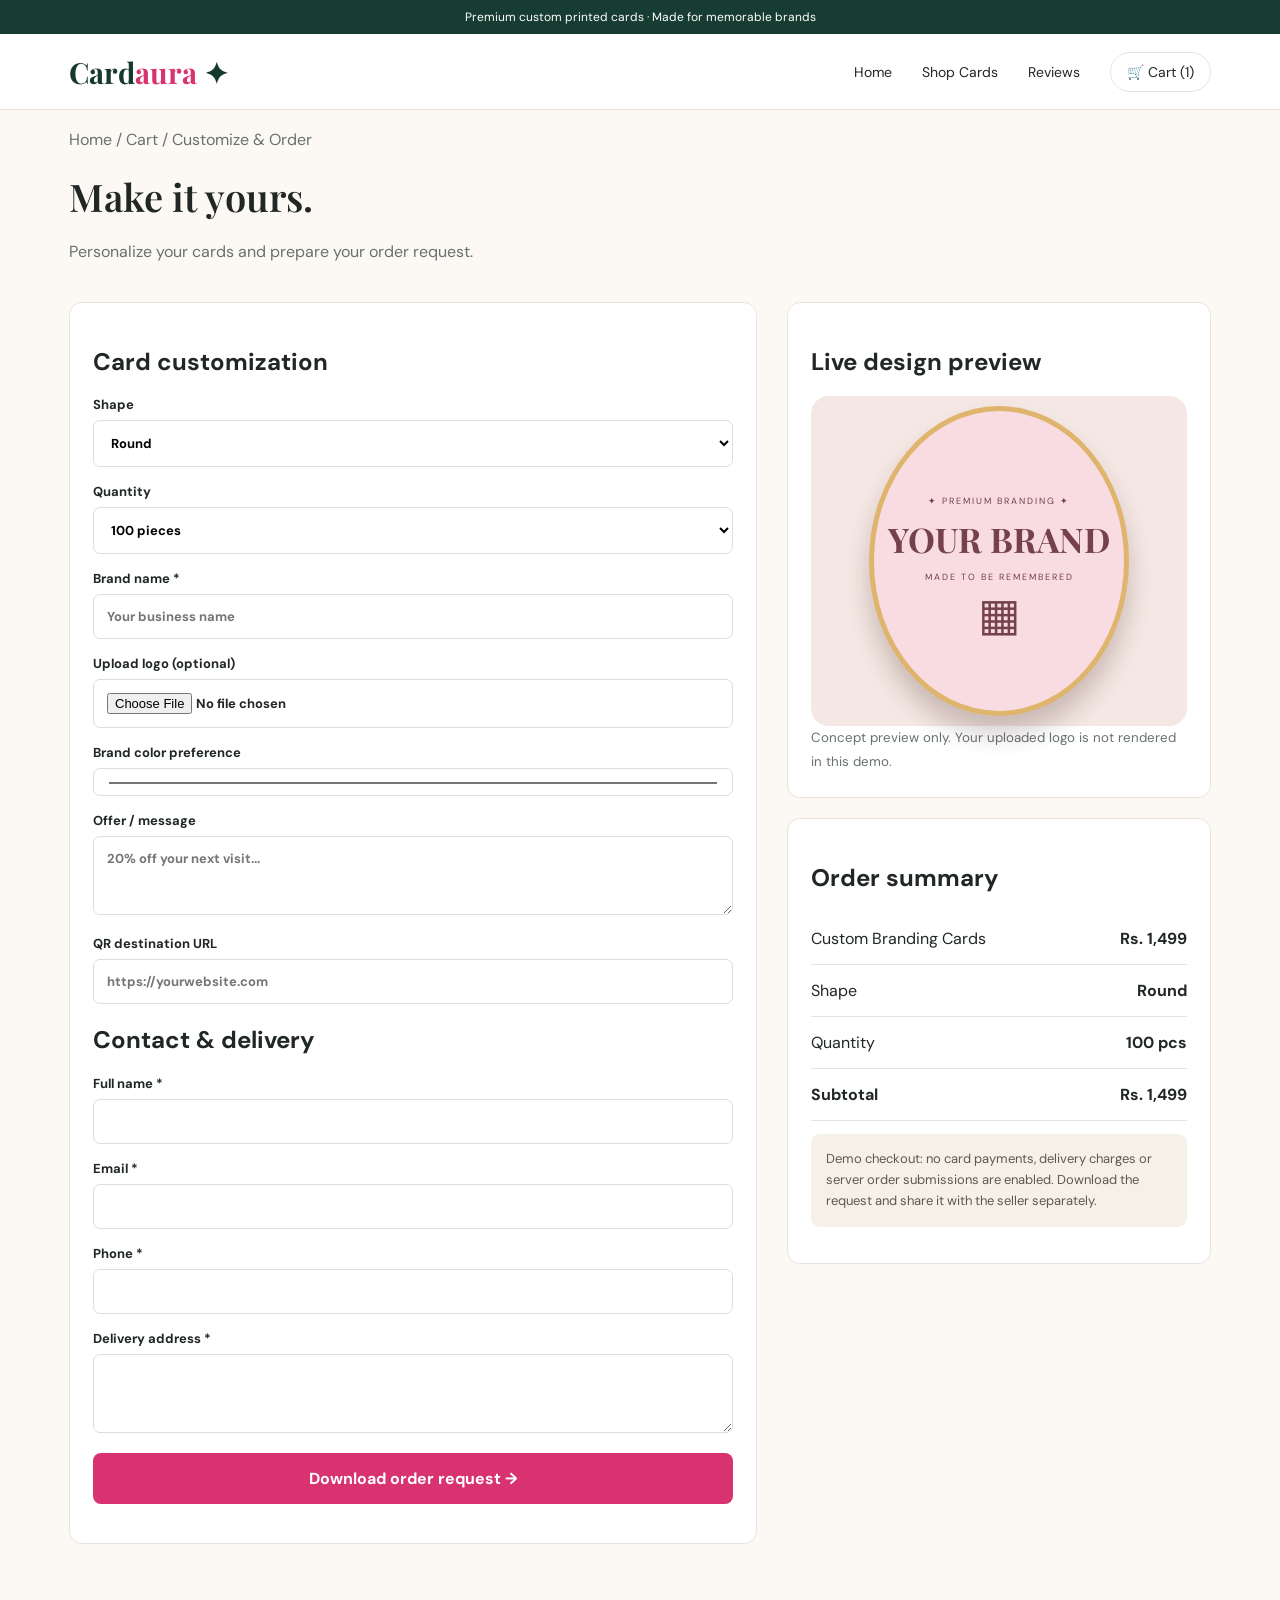
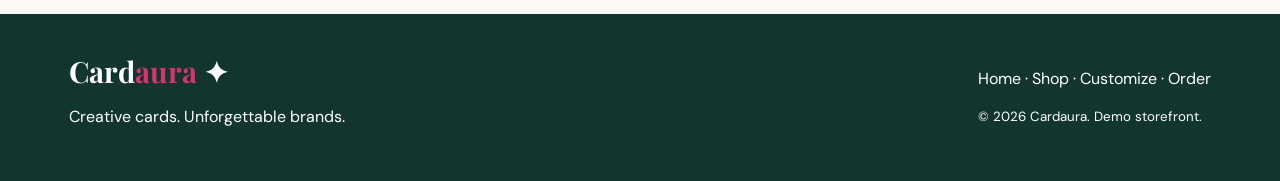
==== order.html @ 40d043dc "Add files via upload" ====
<!doctype html><html lang="en"><head><meta charset="utf-8"><meta name="viewport" content="width=device-width,initial-scale=1"><title>Customize & Order Branding Cards | Cardaura</title><meta name="description" content="Customize your Cardaura printed branding cards with your logo, message, QR destination and shipping details."><meta name="theme-color" content="#173c32"><link rel="stylesheet" href="style.css"></head><body><div class="top">Premium custom printed cards · Made for memorable brands</div><header class="nav"><div class="wrap"><a class="brand" href="index.html">Card<span>aura</span> ✦</a><nav class="links"><a href="index.html">Home</a><a href="product.html">Shop Cards</a><a href="product.html#reviews">Reviews</a><a class="cart" href="order.html">🛒 Cart (<span class="count">0</span>)</a></nav></div></header><main class="wrap"><p class="muted">Home / Cart / Customize & Order</p><h1 class="page-title">Make it yours.</h1><p class="muted">Personalize your cards and prepare your order request.</p><div class="checkout"><form class="panel" id="orderForm"><h2>Card customization</h2><label class="field">Shape<select name="shape" id="shape"><option>Round</option><option>Rectangle</option><option>Flower</option><option>Arch</option><option>Heart</option></select></label><label class="field">Quantity<select name="quantity" id="quantity"><option value="100">100 pieces</option><option value="200">200 pieces</option><option value="500">500 pieces</option><option value="1000">1000 pieces</option></select></label><label class="field">Brand name *<input required id="brandName" name="brandName" placeholder="Your business name"></label><label class="field">Upload logo (optional)<input type="file" name="logo" accept="image/*,.svg,.pdf"></label><label class="field">Brand color preference<input name="color" type="color" value="#d83270"></label><label class="field">Offer / message<textarea name="message" rows="3" placeholder="20% off your next visit..."></textarea></label><label class="field">QR destination URL<input type="url" name="url" placeholder="https://yourwebsite.com"></label><h2>Contact & delivery</h2><label class="field">Full name *<input name="customer" required></label><label class="field">Email *<input type="email" name="email" required></label><label class="field">Phone *<input type="tel" name="phone" required></label><label class="field">Delivery address *<textarea name="address" required rows="3"></textarea></label><button class="btn" type="submit" style="width:100%">Download order request →</button><p id="status" class="muted" role="status"></p></form><aside><div class="panel"><h2>Live design preview</h2><div class="gallery" id="preview" style="min-height:330px"></div><small class="muted">Concept preview only. Your uploaded logo is not rendered in this demo.</small></div><div class="panel" style="margin-top:20px"><h2>Order summary</h2><div id="summary"></div><p class="notice">Demo checkout: no card payments, delivery charges or server order submissions are enabled. Download the request and share it with the seller separately.</p></div></aside></div></main><footer class="foot"><div class="wrap"><div><div class="brand" style="color:white">Card<span>aura</span> ✦</div><p>Creative cards. Unforgettable brands.</p></div><div><p>Home · Shop · Customize · Order</p><small>© 2026 Cardaura. Demo storefront.</small></div></div></footer><script src="script.js"></script></body></html>
---- style.css ----
@import url('https://fonts.googleapis.com/css2?family=DM+Sans:wght@400;500;600;700&family=Playfair+Display:wght@500;600;700&display=swap');:root{--pink:#d83270;--ink:#18312d;--cream:#fcf9f5;--line:#e9e4df}*{box-sizing:border-box}body{margin:0;background:var(--cream);color:#202725;font-family:'DM Sans',sans-serif}a{text-decoration:none;color:inherit}button,input,select,textarea{font:inherit}button{cursor:pointer}.wrap{max-width:1190px;margin:auto;padding:0 24px}.top{background:#173c32;color:#fff;text-align:center;font-size:12px;padding:9px}.nav{background:#fff;border-bottom:1px solid var(--line);position:sticky;top:0;z-index:10}.nav .wrap{display:flex;align-items:center;justify-content:space-between;height:75px;gap:20px}.brand{font-family:'Playfair Display',serif;font-size:29px;font-weight:700;color:#15382f}.brand span{color:var(--pink)}.links{display:flex;align-items:center;gap:30px;font-size:14px}.cart{border:1px solid var(--line);border-radius:24px;padding:10px 16px}.btn{display:inline-flex;align-items:center;justify-content:center;gap:10px;background:var(--pink);color:#fff;border:0;border-radius:8px;padding:15px 25px;font-weight:700}.btn:hover{background:#b92058}.outline{background:#fff;color:var(--ink);border:1px solid #b8c5bd}.hero{background:linear-gradient(100deg,#f9e9e4 0%,#fff6f0 65%,#e9eee5);padding:70px 0}.hero-grid{display:grid;grid-template-columns:1fr 1fr;align-items:center;gap:60px}.eyebrow{color:var(--pink);letter-spacing:3px;font-size:11px;font-weight:700;text-transform:uppercase}.hero h1{font-family:'Playfair Display',serif;font-size:clamp(44px,5vw,69px);line-height:1.12;margin:20px 0}.hero p,.muted{color:#68716e;line-height:1.8}.hero p{max-width:480px}.hero-art{background:radial-gradient(circle at 50% 40%,#fff 0%,#f5dcd8 68%,#e8c6bf 100%);border-radius:24px;padding:42px;min-height:410px;display:grid;place-items:center;box-shadow:0 20px 60px #5b29251c}.cards{display:flex;align-items:center;justify-content:center;gap:0;transform:rotate(-8deg)}.sample{width:190px;height:230px;display:flex;flex-direction:column;align-items:center;justify-content:center;text-align:center;position:relative;box-shadow:0 18px 24px #321a1838;border:5px solid #dfb56d;background:#f8dce1;color:#75414b;flex-shrink:0}.sample:nth-child(2){margin-left:-48px;transform:rotate(17deg);background:#183f37;color:#e8c487}.sample b{font-family:'Playfair Display',serif;font-size:27px}.sample small{font-size:9px;letter-spacing:2px;margin:9px}.sample .qr{font-size:45px;line-height:1}.round{border-radius:50%}.flower{clip-path:polygon(50% 0%,65% 9%,80% 5%,88% 21%,99% 34%,92% 50%,99% 66%,86% 81%,78% 96%,50% 89%,22% 96%,14% 81%,1% 66%,8% 50%,1% 34%,12% 21%,20% 5%,35% 9%)}.arch{border-radius:95px 95px 8px 8px}.rectangle{border-radius:9px}.heart{clip-path:polygon(50% 92%,10% 53%,0% 28%,8% 8%,27% 2%,50% 22%,73% 2%,92% 8%,100% 28%,90% 53%)}.section{padding:75px 0}.center{text-align:center}.section h2,.page-title{font:600 38px 'Playfair Display',serif;margin:12px 0}.features{display:grid;grid-template-columns:repeat(4,1fr);gap:16px;margin-top:30px}.feature,.tile,.review,.panel{background:#fff;border:1px solid var(--line);border-radius:13px;padding:23px}.feature strong{display:block;margin:10px 0}.feature i{font-style:normal;font-size:27px;color:var(--pink)}.shapes{display:grid;grid-template-columns:repeat(5,1fr);gap:16px;margin-top:30px}.tile{text-align:center;cursor:pointer;transition:.2s}.tile:hover,.tile.active{border-color:var(--pink);box-shadow:0 5px 20px #d8327018}.mini{height:130px;display:grid;place-items:center}.mini .sample{width:83px;height:102px;border-width:3px;box-shadow:0 8px 12px #0002}.mini .sample b{font-size:12px}.mini .sample small{font-size:5px;margin:4px}.mini .sample .qr{font-size:19px}.product-grid{display:grid;grid-template-columns:1fr 1fr;gap:50px;margin:40px 0}.gallery{background:#f5e7e3;border-radius:18px;min-height:420px;display:grid;place-items:center}.gallery .sample{width:260px;height:310px}.gallery .sample b{font-size:34px}.stars{color:#e5a02b}.price{font-size:30px;font-weight:800;color:var(--pink);margin:16px 0}.strike{text-decoration:line-through;color:#8b928d;font-size:16px;font-weight:400}.choices{display:flex;flex-wrap:wrap;gap:9px;margin:10px 0 20px}.choice{background:#fff;border:1px solid #dedbd6;padding:11px 15px;border-radius:8px}.choice.selected{border:2px solid var(--pink);color:var(--pink);background:#fff5f8}.qty{padding:12px;border:1px solid var(--line);border-radius:7px;width:95px}.reviews{display:grid;grid-template-columns:repeat(3,1fr);gap:17px;margin-top:25px}.review p{line-height:1.7}.foot{background:#12362f;color:#fff;padding:38px 0;margin-top:70px}.foot .wrap{display:flex;justify-content:space-between;gap:25px}.checkout{display:grid;grid-template-columns:1.3fr .8fr;gap:30px;margin:35px 0}.field{display:block;margin:16px 0;font-size:13px;font-weight:700}.field input,.field select,.field textarea{width:100%;padding:13px;border:1px solid #dcdedb;border-radius:7px;background:#fff;margin-top:7px}.summary-line{display:flex;justify-content:space-between;border-bottom:1px solid var(--line);padding:15px 0}.notice{padding:15px;border-radius:9px;background:#f5f1e9;color:#5d594f;font-size:13px;line-height:1.6}.mobile-menu{display:none}@media(max-width:750px){.links{gap:12px}.links a:not(.cart){display:none}.hero-grid,.product-grid,.checkout{grid-template-columns:1fr}.hero{padding:35px 0}.hero-art{min-height:300px}.hero h1{font-size:45px}.features,.shapes{grid-template-columns:repeat(2,1fr)}.reviews{grid-template-columns:1fr}.foot .wrap{display:block}.sample{width:140px;height:175px}.sample b{font-size:20px}.gallery{min-height:350px}.section{padding:45px 0}}
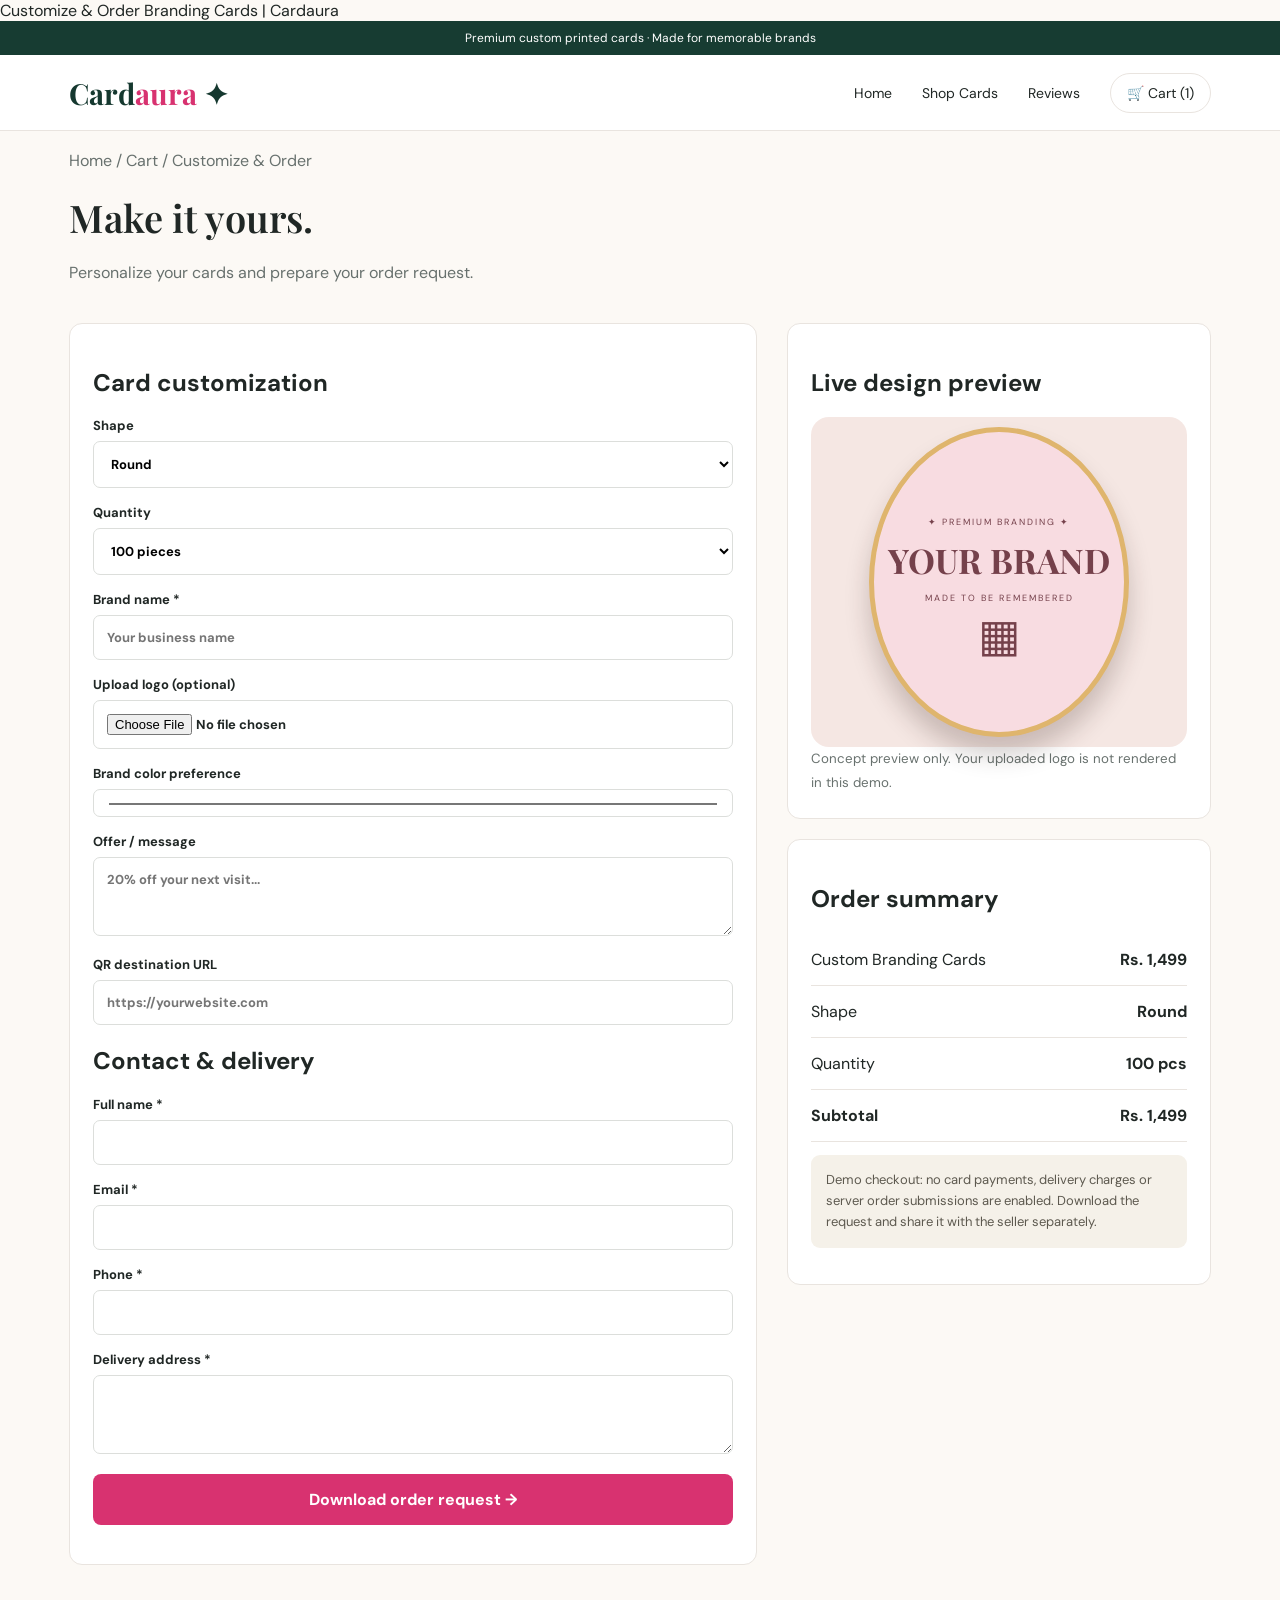
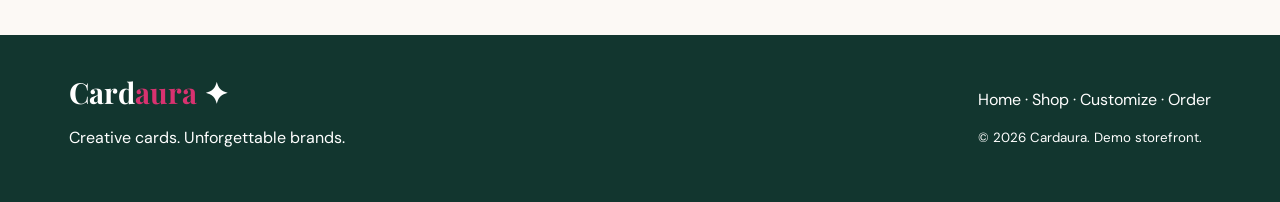
==== commit fa88b79d: "Update order.html" ====
--- a/order.html
+++ b/order.html
@@ -1 +1 @@
-<!doctype html><html lang="en"><head><meta charset="utf-8"><meta name="viewport" content="width=device-width,initial-scale=1"><title>Customize & Order Branding Cards | Cardaura</title><meta name="description" content="Customize your Cardaura printed branding cards with your logo, message, QR destination and shipping details."><meta name="theme-color" content="#173c32"><link rel="stylesheet" href="style.css"></head><body><div class="top">Premium custom printed cards · Made for memorable brands</div><header class="nav"><div class="wrap"><a class="brand" href="index.html">Card<span>aura</span> ✦</a><nav class="links"><a href="index.html">Home</a><a href="product.html">Shop Cards</a><a href="product.html#reviews">Reviews</a><a class="cart" href="order.html">🛒 Cart (<span class="count">0</span>)</a></nav></div></header><main class="wrap"><p class="muted">Home / Cart / Customize & Order</p><h1 class="page-title">Make it yours.</h1><p class="muted">Personalize your cards and prepare your order request.</p><div class="checkout"><form class="panel" id="orderForm"><h2>Card customization</h2><label class="field">Shape<select name="shape" id="shape"><option>Round</option><option>Rectangle</option><option>Flower</option><option>Arch</option><option>Heart</option></select></label><label class="field">Quantity<select name="quantity" id="quantity"><option value="100">100 pieces</option><option value="200">200 pieces</option><option value="500">500 pieces</option><option value="1000">1000 pieces</option></select></label><label class="field">Brand name *<input required id="brandName" name="brandName" placeholder="Your business name"></label><label class="field">Upload logo (optional)<input type="file" name="logo" accept="image/*,.svg,.pdf"></label><label class="field">Brand color preference<input name="color" type="color" value="#d83270"></label><label class="field">Offer / message<textarea name="message" rows="3" placeholder="20% off your next visit..."></textarea></label><label class="field">QR destination URL<input type="url" name="url" placeholder="https://yourwebsite.com"></label><h2>Contact & delivery</h2><label class="field">Full name *<input name="customer" required></label><label class="field">Email *<input type="email" name="email" required></label><label class="field">Phone *<input type="tel" name="phone" required></label><label class="field">Delivery address *<textarea name="address" required rows="3"></textarea></label><button class="btn" type="submit" style="width:100%">Download order request →</button><p id="status" class="muted" role="status"></p></form><aside><div class="panel"><h2>Live design preview</h2><div class="gallery" id="preview" style="min-height:330px"></div><small class="muted">Concept preview only. Your uploaded logo is not rendered in this demo.</small></div><div class="panel" style="margin-top:20px"><h2>Order summary</h2><div id="summary"></div><p class="notice">Demo checkout: no card payments, delivery charges or server order submissions are enabled. Download the request and share it with the seller separately.</p></div></aside></div></main><footer class="foot"><div class="wrap"><div><div class="brand" style="color:white">Card<span>aura</span> ✦</div><p>Creative cards. Unforgettable brands.</p></div><div><p>Home · Shop · Customize · Order</p><small>© 2026 Cardaura. Demo storefront.</small></div></div></footer><script src="script.js"></script></body></html>+<!doctype html><html lang="en"><head><meta charset="utf-8"><meta name="viewport" content="width=device-width,initial-scale=1"><title>Order Custom Branding Cards Online | Cardaura</title>Customize & Order Branding Cards | Cardaura</title><meta name="description" content="Customize your Cardaura printed branding cards with your logo, message, QR destination and shipping details."><meta name="theme-color" content="#173c32"><link rel="stylesheet" href="style.css"></head><body><div class="top">Premium custom printed cards · Made for memorable brands</div><header class="nav"><div class="wrap"><a class="brand" href="index.html">Card<span>aura</span> ✦</a><nav class="links"><a href="index.html">Home</a><a href="product.html">Shop Cards</a><a href="product.html#reviews">Reviews</a><a class="cart" href="order.html">🛒 Cart (<span class="count">0</span>)</a></nav></div></header><main class="wrap"><p class="muted">Home / Cart / Customize & Order</p><h1 class="page-title">Make it yours.</h1><p class="muted">Personalize your cards and prepare your order request.</p><div class="checkout"><form class="panel" id="orderForm"><h2>Card customization</h2><label class="field">Shape<select name="shape" id="shape"><option>Round</option><option>Rectangle</option><option>Flower</option><option>Arch</option><option>Heart</option></select></label><label class="field">Quantity<select name="quantity" id="quantity"><option value="100">100 pieces</option><option value="200">200 pieces</option><option value="500">500 pieces</option><option value="1000">1000 pieces</option></select></label><label class="field">Brand name *<input required id="brandName" name="brandName" placeholder="Your business name"></label><label class="field">Upload logo (optional)<input type="file" name="logo" accept="image/*,.svg,.pdf"></label><label class="field">Brand color preference<input name="color" type="color" value="#d83270"></label><label class="field">Offer / message<textarea name="message" rows="3" placeholder="20% off your next visit..."></textarea></label><label class="field">QR destination URL<input type="url" name="url" placeholder="https://yourwebsite.com"></label><h2>Contact & delivery</h2><label class="field">Full name *<input name="customer" required></label><label class="field">Email *<input type="email" name="email" required></label><label class="field">Phone *<input type="tel" name="phone" required></label><label class="field">Delivery address *<textarea name="address" required rows="3"></textarea></label><button class="btn" type="submit" style="width:100%">Download order request →</button><p id="status" class="muted" role="status"></p></form><aside><div class="panel"><h2>Live design preview</h2><div class="gallery" id="preview" style="min-height:330px"></div><small class="muted">Concept preview only. Your uploaded logo is not rendered in this demo.</small></div><div class="panel" style="margin-top:20px"><h2>Order summary</h2><div id="summary"></div><p class="notice">Demo checkout: no card payments, delivery charges or server order submissions are enabled. Download the request and share it with the seller separately.</p></div></aside></div></main><footer class="foot"><div class="wrap"><div><div class="brand" style="color:white">Card<span>aura</span> ✦</div><p>Creative cards. Unforgettable brands.</p></div><div><p>Home · Shop · Customize · Order</p><small>© 2026 Cardaura. Demo storefront.</small></div></div></footer><script src="script.js"></script></body></html>
